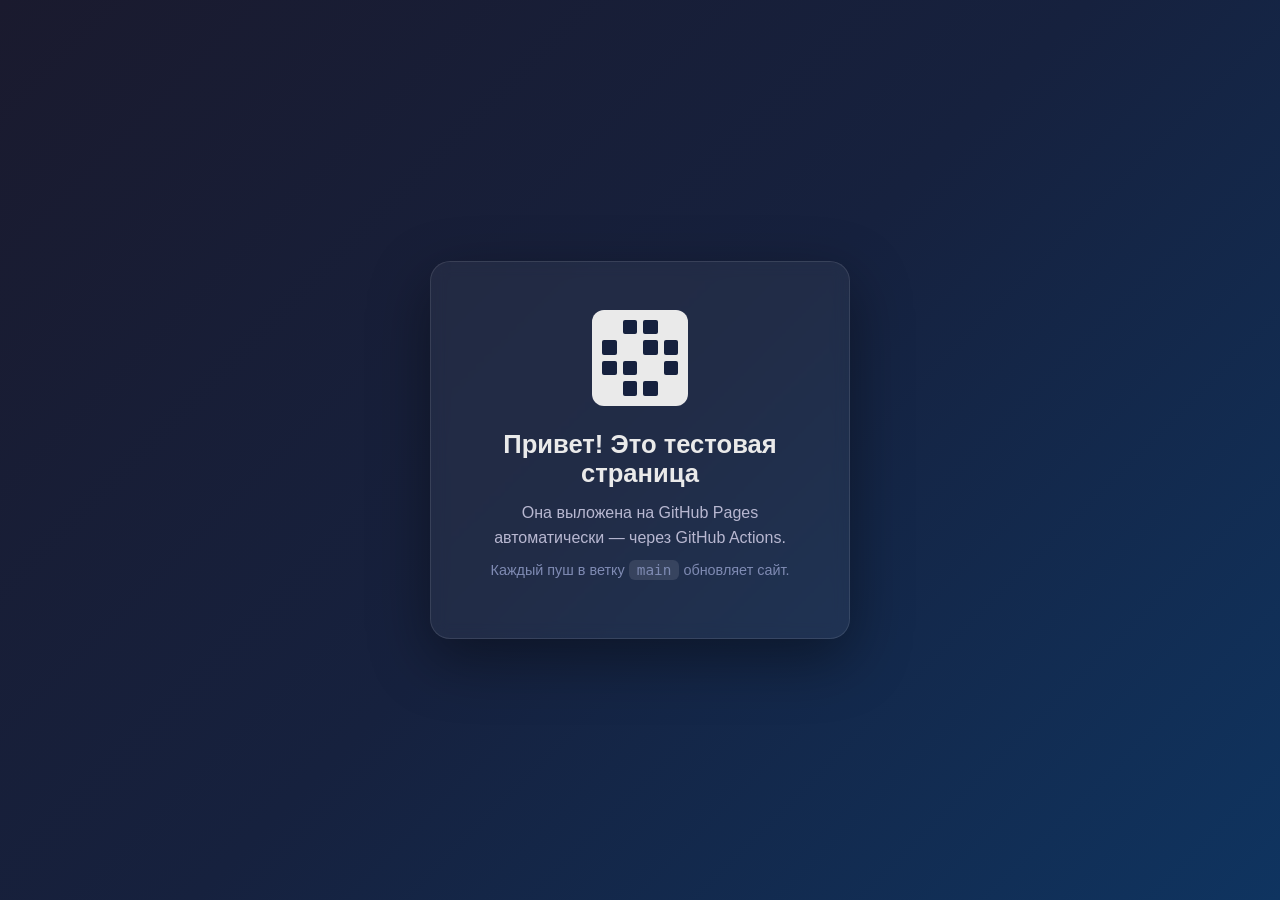
==== index.html @ d59a58ab "Тестовый сайт + автодеплой на GitHub Pages" ====
<!DOCTYPE html>
<html lang="ru">
<head>
  <meta charset="UTF-8">
  <meta name="viewport" content="width=device-width, initial-scale=1.0">
  <title>QR — тестовая страница</title>
  <link rel="stylesheet" href="style.css">
</head>
<body>
  <main class="card">
    <div class="qr" aria-hidden="true">
      <span></span><span></span><span></span><span></span>
      <span></span><span></span><span></span><span></span>
      <span></span><span></span><span></span><span></span>
      <span></span><span></span><span></span><span></span>
    </div>
    <h1>Привет! Это тестовая страница</h1>
    <p>Она выложена на GitHub Pages автоматически — через GitHub Actions.</p>
    <p class="hint">Каждый пуш в ветку <code>main</code> обновляет сайт.</p>
  </main>
</body>
</html>
---- style.css ----
* {
  margin: 0;
  padding: 0;
  box-sizing: border-box;
}

body {
  min-height: 100vh;
  display: flex;
  align-items: center;
  justify-content: center;
  font-family: -apple-system, "Segoe UI", Roboto, sans-serif;
  background: linear-gradient(135deg, #1a1a2e 0%, #16213e 50%, #0f3460 100%);
  color: #eaeaea;
  padding: 24px;
}

.card {
  text-align: center;
  background: rgba(255, 255, 255, 0.05);
  border: 1px solid rgba(255, 255, 255, 0.1);
  border-radius: 20px;
  padding: 48px 40px;
  max-width: 420px;
  backdrop-filter: blur(8px);
  box-shadow: 0 20px 60px rgba(0, 0, 0, 0.4);
}

h1 {
  font-size: 1.6rem;
  margin-bottom: 12px;
}

p {
  color: #b8b8d1;
  line-height: 1.6;
  margin-bottom: 8px;
}

.hint {
  font-size: 0.9rem;
  color: #7f8bb3;
}

code {
  background: rgba(255, 255, 255, 0.1);
  padding: 2px 8px;
  border-radius: 6px;
}

.qr {
  width: 96px;
  height: 96px;
  margin: 0 auto 24px;
  display: grid;
  grid-template-columns: repeat(4, 1fr);
  gap: 6px;
  padding: 10px;
  background: #eaeaea;
  border-radius: 12px;
}

.qr span {
  background: #16213e;
  border-radius: 2px;
}

.qr span:nth-child(1),
.qr span:nth-child(4),
.qr span:nth-child(13),
.qr span:nth-child(16),
.qr span:nth-child(6),
.qr span:nth-child(11) {
  background: transparent;
}
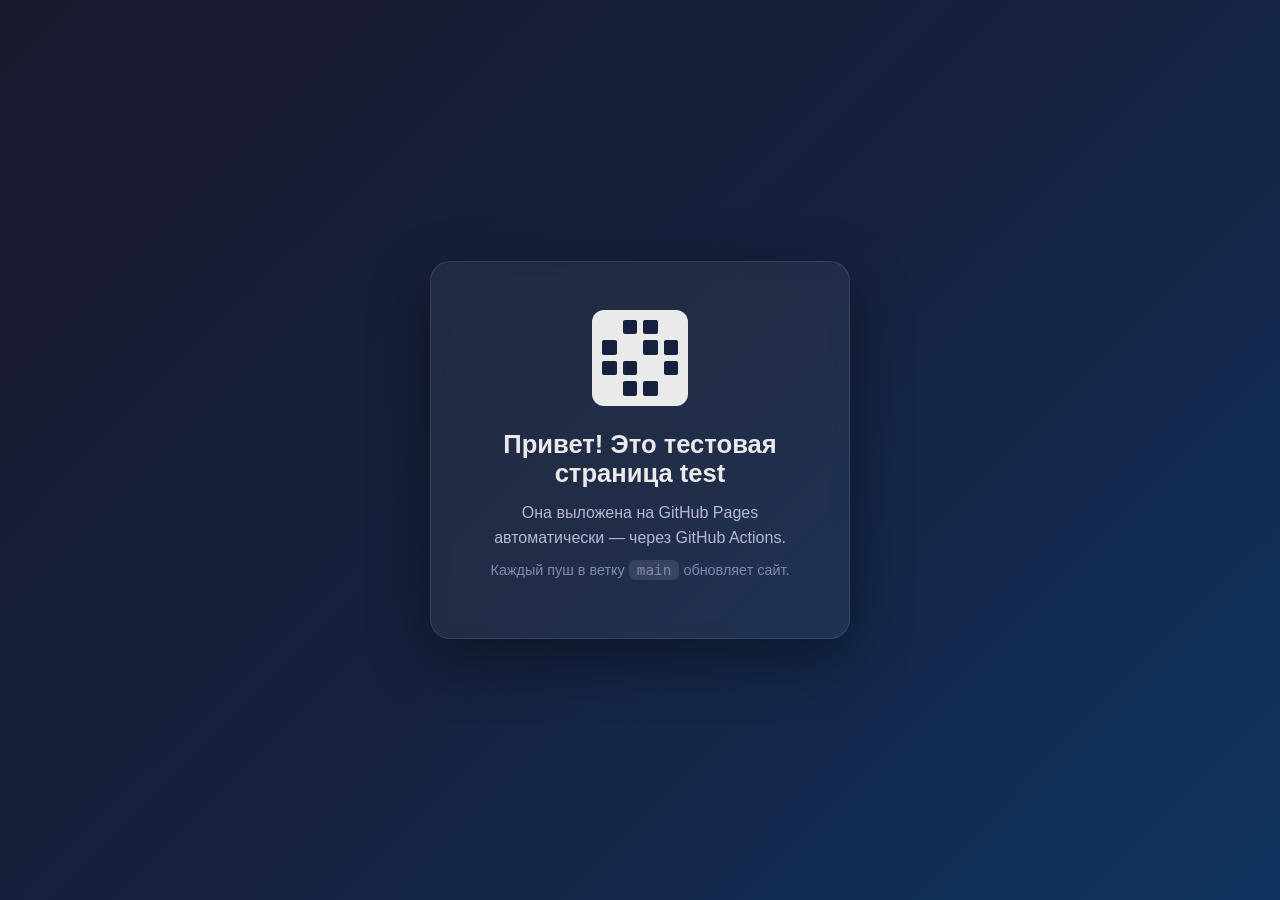
==== commit ef3001f3: "added service files" ====
--- a/index.html
+++ b/index.html
@@ -14,7 +14,7 @@
       <span></span><span></span><span></span><span></span>
       <span></span><span></span><span></span><span></span>
     </div>
-    <h1>Привет! Это тестовая страница</h1>
+    <h1>Привет! Это тестовая страница test</h1>
     <p>Она выложена на GitHub Pages автоматически — через GitHub Actions.</p>
     <p class="hint">Каждый пуш в ветку <code>main</code> обновляет сайт.</p>
   </main>
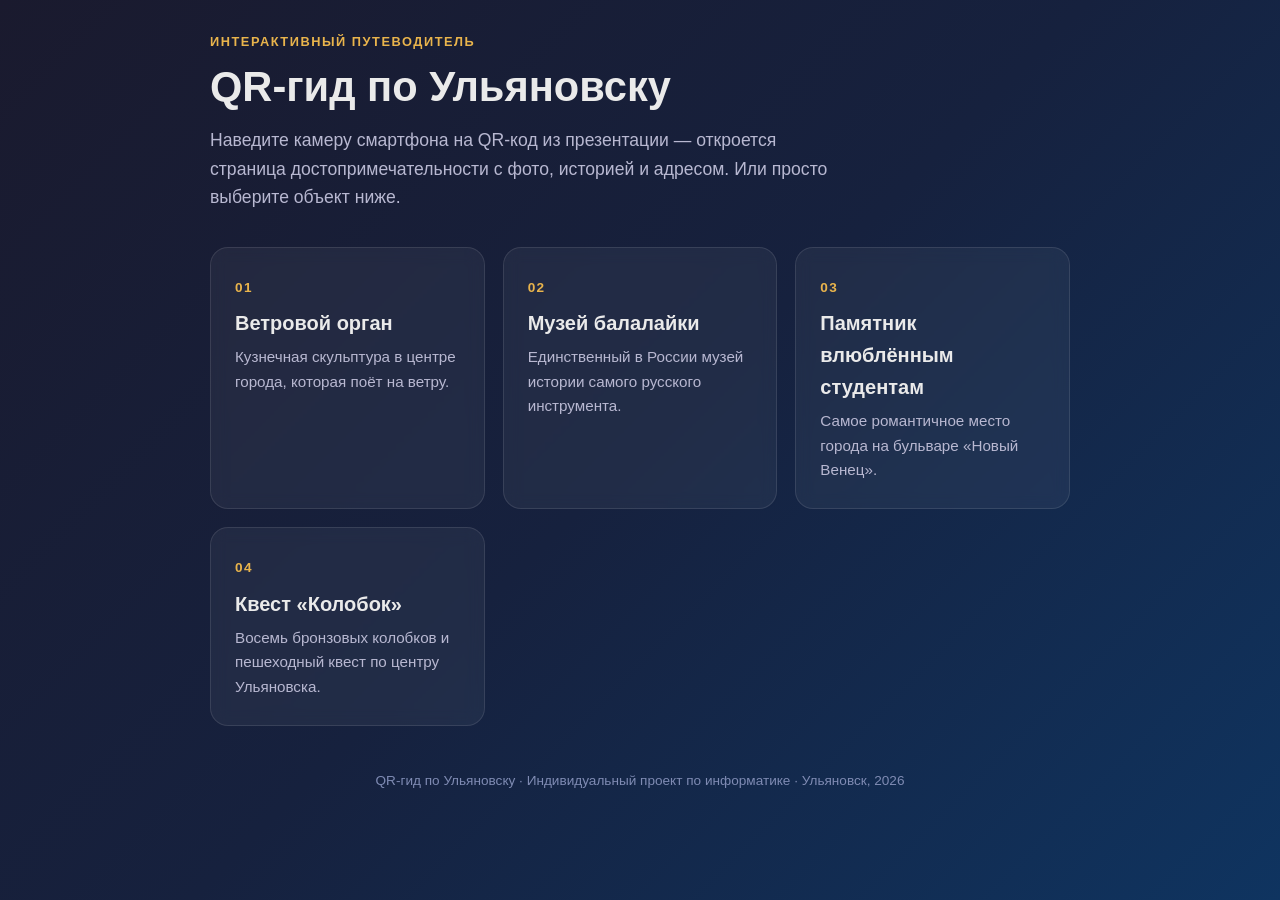
==== commit 3a4f9f82: "QR-гид по Ульяновску: 4 страницы достопримечательностей" ====
--- a/index.html
+++ b/index.html
@@ -3,20 +3,47 @@
 <head>
   <meta charset="UTF-8">
   <meta name="viewport" content="width=device-width, initial-scale=1.0">
-  <title>QR — тестовая страница</title>
+  <title>QR-гид по Ульяновску</title>
+  <meta name="description" content="Интерактивный QR-гид по Ульяновску: Ветровой орган, Музей балалайки, Памятник влюблённым студентам и квест «Колобок».">
   <link rel="stylesheet" href="style.css">
 </head>
 <body>
-  <main class="card">
-    <div class="qr" aria-hidden="true">
-      <span></span><span></span><span></span><span></span>
-      <span></span><span></span><span></span><span></span>
-      <span></span><span></span><span></span><span></span>
-      <span></span><span></span><span></span><span></span>
-    </div>
-    <h1>Привет! Это тестовая страница test</h1>
-    <p>Она выложена на GitHub Pages автоматически — через GitHub Actions.</p>
-    <p class="hint">Каждый пуш в ветку <code>main</code> обновляет сайт.</p>
-  </main>
+  <div class="wrap">
+    <header>
+      <p class="kicker">Интерактивный путеводитель</p>
+      <h1>QR-гид по Ульяновску</h1>
+      <p class="lead">
+        Наведите камеру смартфона на QR-код из презентации — откроется страница
+        достопримечательности с фото, историей и адресом. Или просто выберите объект ниже.
+      </p>
+    </header>
+
+    <nav class="cards">
+      <a class="card" href="vetrovoy-organ.html">
+        <span class="num">01</span>
+        <h2>Ветровой орган</h2>
+        <p>Кузнечная скульптура в центре города, которая поёт на ветру.</p>
+      </a>
+      <a class="card" href="muzej-balalajki.html">
+        <span class="num">02</span>
+        <h2>Музей балалайки</h2>
+        <p>Единственный в России музей истории самого русского инструмента.</p>
+      </a>
+      <a class="card" href="pamyatnik-studentam.html">
+        <span class="num">03</span>
+        <h2>Памятник влюблённым студентам</h2>
+        <p>Самое романтичное место города на бульваре «Новый Венец».</p>
+      </a>
+      <a class="card" href="kolobok.html">
+        <span class="num">04</span>
+        <h2>Квест «Колобок»</h2>
+        <p>Восемь бронзовых колобков и пешеходный квест по центру Ульяновска.</p>
+      </a>
+    </nav>
+
+    <footer>
+      QR-гид по Ульяновску · Индивидуальный проект по информатике · Ульяновск, 2026
+    </footer>
+  </div>
 </body>
 </html>
--- a/style.css
+++ b/style.css
@@ -4,72 +4,178 @@
   box-sizing: border-box;
 }
 
+:root {
+  --text: #eaeaea;
+  --muted: #b8b8d1;
+  --faint: #7f8bb3;
+  --accent: #e9b44c;
+  --card: rgba(255, 255, 255, 0.05);
+  --line: rgba(255, 255, 255, 0.1);
+}
+
 body {
   min-height: 100vh;
-  display: flex;
-  align-items: center;
-  justify-content: center;
   font-family: -apple-system, "Segoe UI", Roboto, sans-serif;
   background: linear-gradient(135deg, #1a1a2e 0%, #16213e 50%, #0f3460 100%);
-  color: #eaeaea;
-  padding: 24px;
+  background-attachment: fixed;
+  color: var(--text);
+  padding: 32px 20px 48px;
+  line-height: 1.6;
+}
+
+.wrap {
+  max-width: 860px;
+  margin: 0 auto;
+}
+
+.back {
+  display: inline-block;
+  color: var(--faint);
+  text-decoration: none;
+  font-size: 0.95rem;
+  margin-bottom: 28px;
+}
+
+.back:hover {
+  color: var(--accent);
+}
+
+.kicker {
+  color: var(--accent);
+  text-transform: uppercase;
+  letter-spacing: 0.12em;
+  font-size: 0.8rem;
+  font-weight: 600;
+  margin-bottom: 10px;
+}
+
+h1 {
+  font-size: clamp(1.8rem, 5vw, 2.6rem);
+  line-height: 1.2;
+  margin-bottom: 14px;
+}
+
+.lead {
+  color: var(--muted);
+  font-size: 1.1rem;
+  max-width: 620px;
+  margin-bottom: 32px;
+}
+
+.cards {
+  display: grid;
+  grid-template-columns: repeat(auto-fit, minmax(260px, 1fr));
+  gap: 18px;
+  margin-top: 36px;
 }
 
 .card {
-  text-align: center;
-  background: rgba(255, 255, 255, 0.05);
-  border: 1px solid rgba(255, 255, 255, 0.1);
-  border-radius: 20px;
-  padding: 48px 40px;
-  max-width: 420px;
+  display: block;
+  text-decoration: none;
+  color: inherit;
+  background: var(--card);
+  border: 1px solid var(--line);
+  border-radius: 18px;
+  padding: 26px 24px;
   backdrop-filter: blur(8px);
-  box-shadow: 0 20px 60px rgba(0, 0, 0, 0.4);
+  transition: transform 0.15s ease, border-color 0.15s ease;
 }
 
-h1 {
-  font-size: 1.6rem;
-  margin-bottom: 12px;
+.card:hover {
+  transform: translateY(-3px);
+  border-color: var(--accent);
 }
 
-p {
-  color: #b8b8d1;
-  line-height: 1.6;
-  margin-bottom: 8px;
+.card .num {
+  color: var(--accent);
+  font-weight: 700;
+  font-size: 0.85rem;
+  letter-spacing: 0.1em;
 }
 
-.hint {
-  font-size: 0.9rem;
-  color: #7f8bb3;
+.card h2 {
+  font-size: 1.25rem;
+  margin: 8px 0 6px;
 }
 
-code {
-  background: rgba(255, 255, 255, 0.1);
-  padding: 2px 8px;
-  border-radius: 6px;
+.card p {
+  color: var(--muted);
+  font-size: 0.95rem;
 }
 
-.qr {
-  width: 96px;
-  height: 96px;
-  margin: 0 auto 24px;
-  display: grid;
-  grid-template-columns: repeat(4, 1fr);
-  gap: 6px;
-  padding: 10px;
-  background: #eaeaea;
-  border-radius: 12px;
+.photo {
+  width: 100%;
+  max-height: 460px;
+  object-fit: cover;
+  border-radius: 18px;
+  border: 1px solid var(--line);
+  margin-bottom: 28px;
 }
 
-.qr span {
-  background: #16213e;
-  border-radius: 2px;
+article p {
+  color: var(--muted);
+  margin-bottom: 16px;
+  font-size: 1.02rem;
 }
 
-.qr span:nth-child(1),
-.qr span:nth-child(4),
-.qr span:nth-child(13),
-.qr span:nth-child(16),
-.qr span:nth-child(6),
-.qr span:nth-child(11) {
-  background: transparent;
+.facts {
+  background: var(--card);
+  border: 1px solid var(--line);
+  border-radius: 18px;
+  padding: 24px 26px;
+  margin-top: 12px;
+  backdrop-filter: blur(8px);
 }
+
+.facts h2 {
+  font-size: 1.05rem;
+  margin-bottom: 14px;
+}
+
+.facts ul {
+  list-style: none;
+}
+
+.facts li {
+  display: flex;
+  justify-content: space-between;
+  gap: 20px;
+  padding: 9px 0;
+  border-top: 1px solid var(--line);
+  font-size: 0.97rem;
+}
+
+.facts li:first-child {
+  border-top: none;
+}
+
+.facts span {
+  color: var(--faint);
+}
+
+.facts b {
+  text-align: right;
+  font-weight: 600;
+}
+
+footer {
+  margin-top: 44px;
+  color: var(--faint);
+  font-size: 0.85rem;
+  text-align: center;
+}
+
+footer a {
+  color: var(--faint);
+}
+
+@media (max-width: 520px) {
+  .facts li {
+    flex-direction: column;
+    gap: 2px;
+  }
+
+  .facts b {
+    text-align: left;
+  }
+}
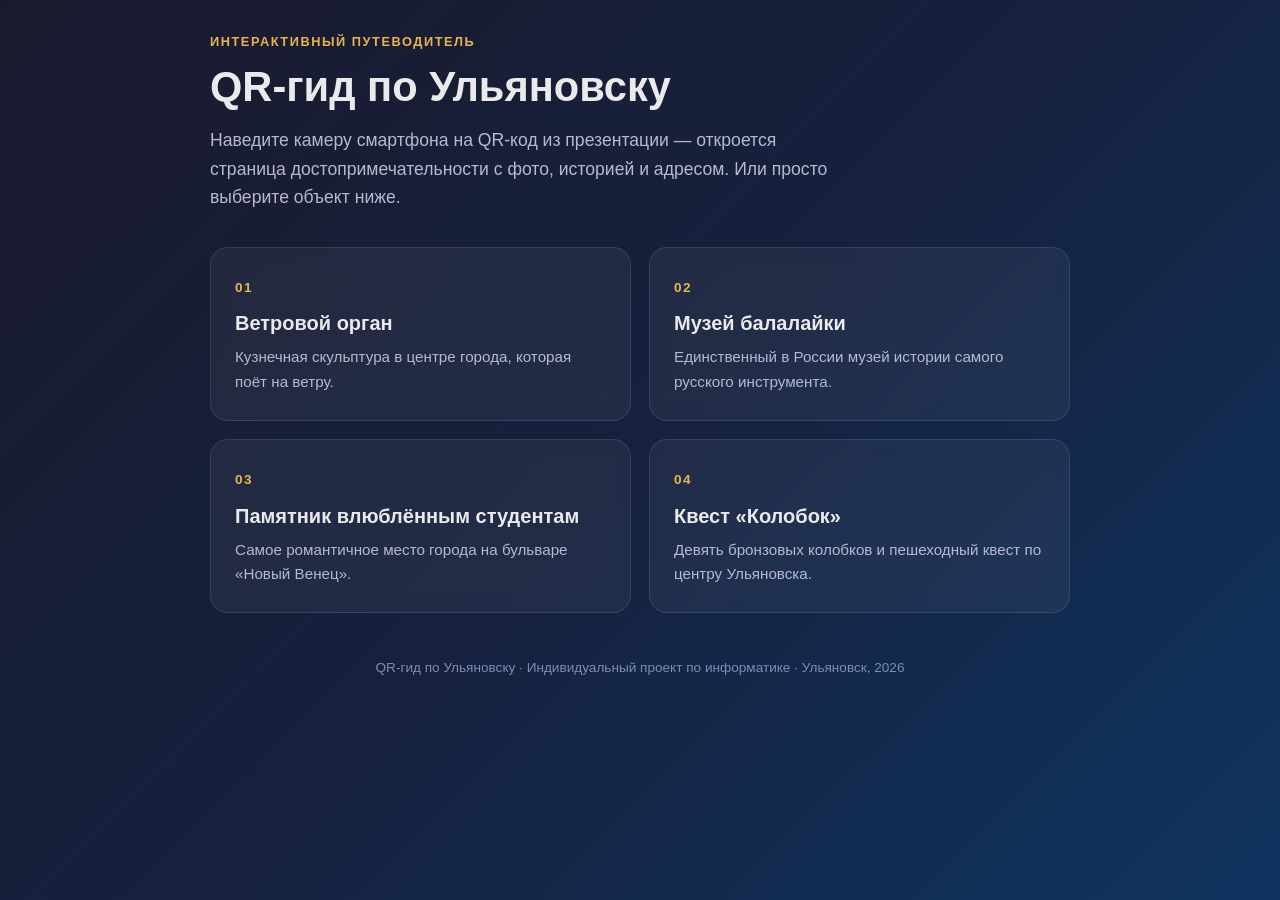
==== commit 74672e3e: "Страница Колобка: карта 9 фигурок с расстановкой; правка числа на слайде и главной" ====
--- a/index.html
+++ b/index.html
@@ -37,7 +37,7 @@
       <a class="card" href="kolobok.html">
         <span class="num">04</span>
         <h2>Квест «Колобок»</h2>
-        <p>Восемь бронзовых колобков и пешеходный квест по центру Ульяновска.</p>
+        <p>Девять бронзовых колобков и пешеходный квест по центру Ульяновска.</p>
       </a>
     </nav>
 
--- a/style.css
+++ b/style.css
@@ -64,9 +64,15 @@
 
 .cards {
   display: grid;
-  grid-template-columns: repeat(auto-fit, minmax(260px, 1fr));
+  grid-template-columns: repeat(2, 1fr);
   gap: 18px;
   margin-top: 36px;
+}
+
+@media (max-width: 560px) {
+  .cards {
+    grid-template-columns: 1fr;
+  }
 }
 
 .card {
@@ -104,12 +110,12 @@
 }
 
 .photo {
+  display: block;
   width: 100%;
-  max-height: 460px;
-  object-fit: cover;
-  border-radius: 18px;
-  border: 1px solid var(--line);
-  margin-bottom: 28px;
+  max-width: 560px;
+  margin: 0 auto 28px;
+  border-radius: 18px;
+  border: 1px solid var(--line);
 }
 
 article p {
@@ -158,6 +164,82 @@
   font-weight: 600;
 }
 
+.map-card {
+  background: var(--card);
+  border: 1px solid var(--line);
+  border-radius: 18px;
+  padding: 24px 26px;
+  margin-top: 12px;
+  backdrop-filter: blur(8px);
+}
+
+.map-card h2 {
+  font-size: 1.05rem;
+  margin-bottom: 8px;
+}
+
+.map-note {
+  color: var(--faint);
+  font-size: 0.9rem;
+  margin-bottom: 18px;
+}
+
+.route {
+  list-style: none;
+  counter-reset: step;
+}
+
+.route li {
+  position: relative;
+  counter-increment: step;
+  padding: 0 0 18px 44px;
+}
+
+.route li:last-child {
+  padding-bottom: 0;
+}
+
+.route li::before {
+  content: counter(step);
+  position: absolute;
+  left: 0;
+  top: 0;
+  width: 30px;
+  height: 30px;
+  border-radius: 50%;
+  background: var(--accent);
+  color: #1a1a2e;
+  font-weight: 700;
+  font-size: 0.9rem;
+  display: flex;
+  align-items: center;
+  justify-content: center;
+}
+
+.route li::after {
+  content: "";
+  position: absolute;
+  left: 14px;
+  top: 34px;
+  bottom: 2px;
+  width: 2px;
+  background: var(--line);
+}
+
+.route li:last-child::after {
+  display: none;
+}
+
+.route b {
+  display: block;
+  font-size: 0.98rem;
+}
+
+.route span {
+  color: var(--muted);
+  font-size: 0.92rem;
+}
+
 footer {
   margin-top: 44px;
   color: var(--faint);
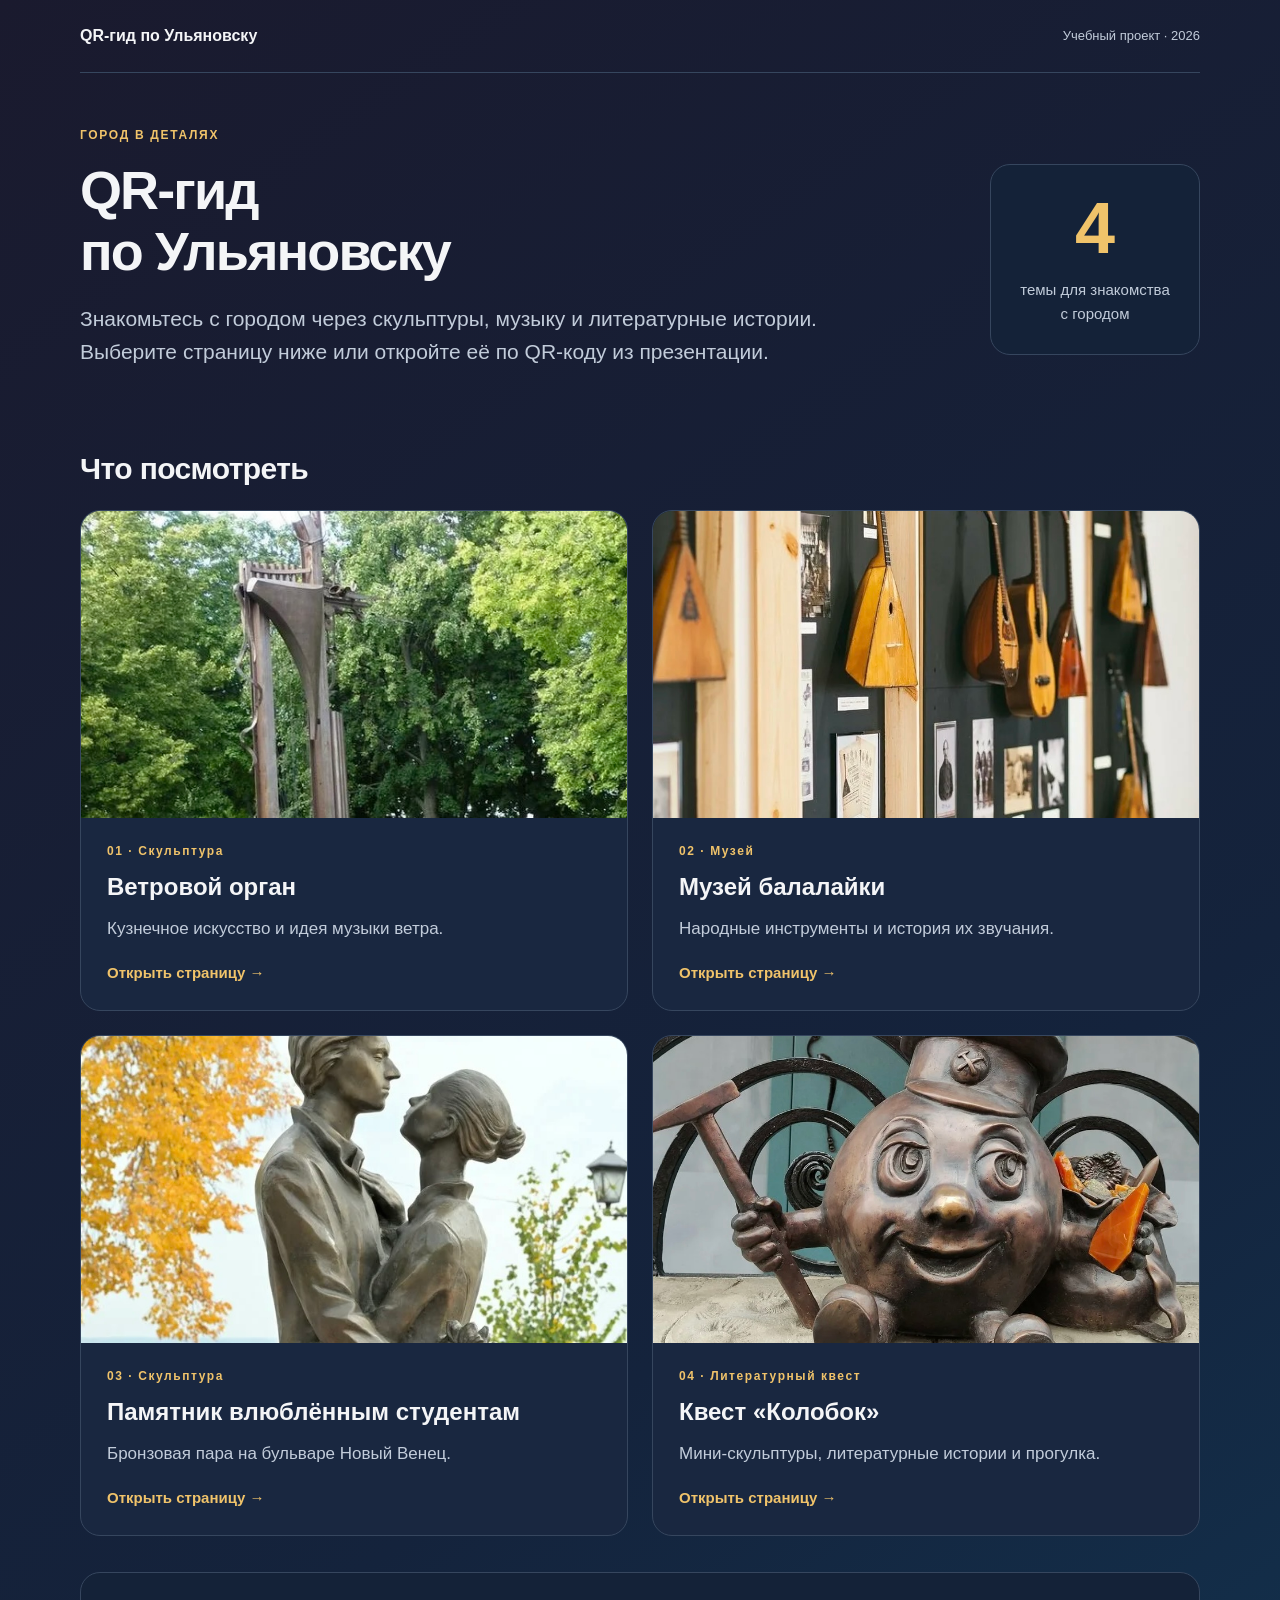
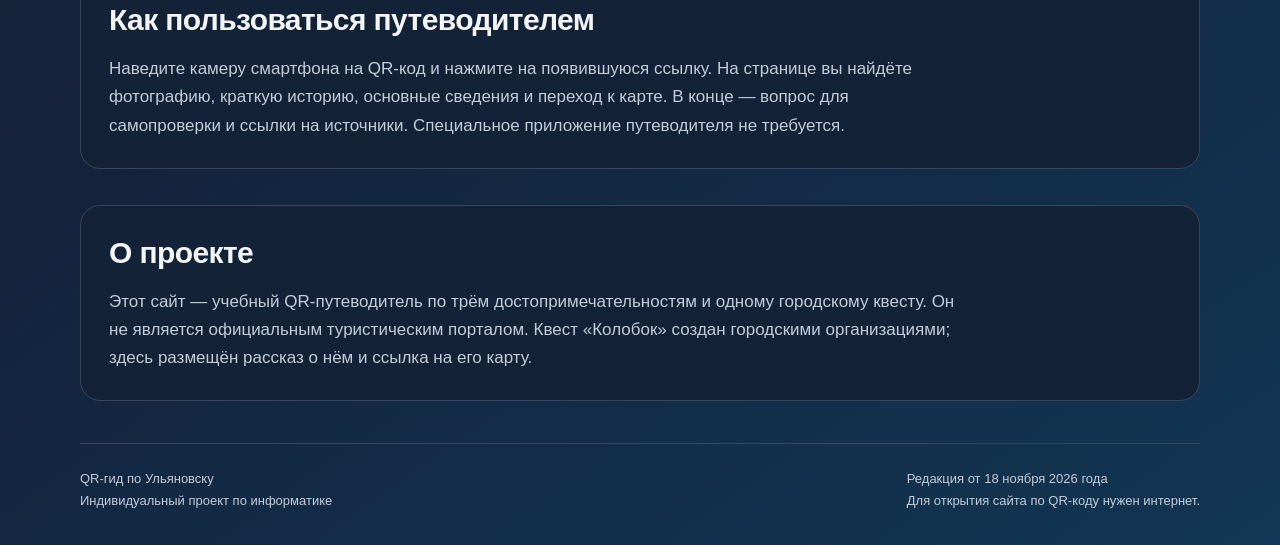
==== commit 35561b6f: "chatGPT version" ====
--- a/index.html
+++ b/index.html
@@ -1,49 +1,20 @@
 <!DOCTYPE html>
 <html lang="ru">
 <head>
-  <meta charset="UTF-8">
-  <meta name="viewport" content="width=device-width, initial-scale=1.0">
-  <title>QR-гид по Ульяновску</title>
-  <meta name="description" content="Интерактивный QR-гид по Ульяновску: Ветровой орган, Музей балалайки, Памятник влюблённым студентам и квест «Колобок».">
-  <link rel="stylesheet" href="style.css">
+<meta charset="utf-8">
+<meta name="viewport" content="width=device-width, initial-scale=1">
+<title>QR-гид по Ульяновску</title>
+<meta name="description" content="Четыре темы для знакомства с Ульяновском: скульптуры, музей и литературный квест. Фото, краткие истории, карты и вопросы для самопроверки.">
+<meta name="theme-color" content="#111b30">
+<link rel="canonical" href="https://angelina-perepelkina.github.io/qr/index.html">
+<link rel="stylesheet" href="style.css?v=20261118">
 </head>
 <body>
-  <div class="wrap">
-    <header>
-      <p class="kicker">Интерактивный путеводитель</p>
-      <h1>QR-гид по Ульяновску</h1>
-      <p class="lead">
-        Наведите камеру смартфона на QR-код из презентации — откроется страница
-        достопримечательности с фото, историей и адресом. Или просто выберите объект ниже.
-      </p>
-    </header>
-
-    <nav class="cards">
-      <a class="card" href="vetrovoy-organ.html">
-        <span class="num">01</span>
-        <h2>Ветровой орган</h2>
-        <p>Кузнечная скульптура в центре города, которая поёт на ветру.</p>
-      </a>
-      <a class="card" href="muzej-balalajki.html">
-        <span class="num">02</span>
-        <h2>Музей балалайки</h2>
-        <p>Единственный в России музей истории самого русского инструмента.</p>
-      </a>
-      <a class="card" href="pamyatnik-studentam.html">
-        <span class="num">03</span>
-        <h2>Памятник влюблённым студентам</h2>
-        <p>Самое романтичное место города на бульваре «Новый Венец».</p>
-      </a>
-      <a class="card" href="kolobok.html">
-        <span class="num">04</span>
-        <h2>Квест «Колобок»</h2>
-        <p>Девять бронзовых колобков и пешеходный квест по центру Ульяновска.</p>
-      </a>
-    </nav>
-
-    <footer>
-      QR-гид по Ульяновску · Индивидуальный проект по информатике · Ульяновск, 2026
-    </footer>
-  </div>
-</body>
-</html>
+<a class="skip" href="#main">Перейти к содержанию</a>
+<div class="wrap">
+<div class="topbar"><a class="brand" href="index.html">QR-гид по Ульяновску</a><span class="topmeta">Учебный проект · 2026</span></div>
+<main id="main"><header class="hero"><div><p class="kicker">Город в деталях</p><h1>QR-гид<br>по Ульяновску</h1><p class="lead">Знакомьтесь с городом через скульптуры, музыку и литературные истории. Выберите страницу ниже или откройте её по QR-коду из презентации.</p></div><div class="hero-badge" aria-label="Четыре темы и четыре QR-кода"><b>4</b><span>темы для знакомства<br>с городом</span></div></header>
+<h2 class="section-title" id="places">Что посмотреть</h2><nav class="cards" aria-label="Страницы путеводителя"><a class="card" href="vetrovoy-organ.html"><img src="img/vetrovoy-organ.jpg" alt="Металлическая скульптура «Ветровой орган» среди деревьев в Ульяновске" width="800" height="450" loading="lazy"><span class="card-body"><span class="num">01 · Скульптура</span><h3>Ветровой орган</h3><p>Кузнечное искусство и идея музыки ветра.</p><span class="more">Открыть страницу →</span></span></a><a class="card" href="muzej-balalajki.html"><img src="img/muzej-balalajki.jpg" alt="Балалайки разных размеров в музейной экспозиции" width="800" height="450" loading="lazy"><span class="card-body"><span class="num">02 · Музей</span><h3>Музей балалайки</h3><p>Народные инструменты и история их звучания.</p><span class="more">Открыть страницу →</span></span></a><a class="card" href="pamyatnik-studentam.html"><img src="img/pamyatnik-studentam.jpg" alt="Бронзовые фигуры юноши и девушки на фоне осенних деревьев" width="800" height="450" loading="lazy"><span class="card-body"><span class="num">03 · Скульптура</span><h3>Памятник влюблённым студентам</h3><p>Бронзовая пара на бульваре Новый Венец.</p><span class="more">Открыть страницу →</span></span></a><a class="card" href="kolobok.html"><img src="img/kolobok.jpg" alt="Бронзовая фигурка Колобка с геологическим молотком и образцами минералов" width="800" height="450" loading="lazy"><span class="card-body"><span class="num">04 · Литературный квест</span><h3>Квест «Колобок»</h3><p>Мини-скульптуры, литературные истории и прогулка.</p><span class="more">Открыть страницу →</span></span></a></nav>
+<section class="how"><h2>Как пользоваться путеводителем</h2><p>Наведите камеру смартфона на QR-код и нажмите на появившуюся ссылку. На странице вы найдёте фотографию, краткую историю, основные сведения и переход к карте. В конце — вопрос для самопроверки и ссылки на источники. Специальное приложение путеводителя не требуется.</p></section>
+<section class="how"><h2>О проекте</h2><p>Этот сайт — учебный QR-путеводитель по трём достопримечательностям и одному городскому квесту. Он не является официальным туристическим порталом. Квест «Колобок» создан городскими организациями; здесь размещён рассказ о нём и ссылка на его карту.</p></section></main><footer><p>QR-гид по Ульяновску<br>Индивидуальный проект по информатике</p><p>Редакция от 18 ноября 2026 года<br>Для открытия сайта по QR-коду нужен интернет.</p></footer>
+</div></body></html>
--- a/style.css
+++ b/style.css
@@ -1,263 +1,89 @@
-* {
-  margin: 0;
-  padding: 0;
-  box-sizing: border-box;
-}
 
-:root {
-  --text: #eaeaea;
-  --muted: #b8b8d1;
-  --faint: #7f8bb3;
-  --accent: #e9b44c;
-  --card: rgba(255, 255, 255, 0.05);
-  --line: rgba(255, 255, 255, 0.1);
-}
-
-body {
-  min-height: 100vh;
-  font-family: -apple-system, "Segoe UI", Roboto, sans-serif;
-  background: linear-gradient(135deg, #1a1a2e 0%, #16213e 50%, #0f3460 100%);
-  background-attachment: fixed;
-  color: var(--text);
-  padding: 32px 20px 48px;
-  line-height: 1.6;
-}
-
-.wrap {
-  max-width: 860px;
-  margin: 0 auto;
-}
-
-.back {
-  display: inline-block;
-  color: var(--faint);
-  text-decoration: none;
-  font-size: 0.95rem;
-  margin-bottom: 28px;
-}
-
-.back:hover {
-  color: var(--accent);
-}
-
-.kicker {
-  color: var(--accent);
-  text-transform: uppercase;
-  letter-spacing: 0.12em;
-  font-size: 0.8rem;
-  font-weight: 600;
-  margin-bottom: 10px;
-}
-
-h1 {
-  font-size: clamp(1.8rem, 5vw, 2.6rem);
-  line-height: 1.2;
-  margin-bottom: 14px;
-}
-
-.lead {
-  color: var(--muted);
-  font-size: 1.1rem;
-  max-width: 620px;
-  margin-bottom: 32px;
-}
-
-.cards {
-  display: grid;
-  grid-template-columns: repeat(2, 1fr);
-  gap: 18px;
-  margin-top: 36px;
-}
-
-@media (max-width: 560px) {
-  .cards {
-    grid-template-columns: 1fr;
-  }
-}
-
-.card {
-  display: block;
-  text-decoration: none;
-  color: inherit;
-  background: var(--card);
-  border: 1px solid var(--line);
-  border-radius: 18px;
-  padding: 26px 24px;
-  backdrop-filter: blur(8px);
-  transition: transform 0.15s ease, border-color 0.15s ease;
-}
-
-.card:hover {
-  transform: translateY(-3px);
-  border-color: var(--accent);
-}
-
-.card .num {
-  color: var(--accent);
-  font-weight: 700;
-  font-size: 0.85rem;
-  letter-spacing: 0.1em;
-}
-
-.card h2 {
-  font-size: 1.25rem;
-  margin: 8px 0 6px;
-}
-
-.card p {
-  color: var(--muted);
-  font-size: 0.95rem;
-}
-
-.photo {
-  display: block;
-  width: 100%;
-  max-width: 560px;
-  margin: 0 auto 28px;
-  border-radius: 18px;
-  border: 1px solid var(--line);
-}
-
-article p {
-  color: var(--muted);
-  margin-bottom: 16px;
-  font-size: 1.02rem;
-}
-
-.facts {
-  background: var(--card);
-  border: 1px solid var(--line);
-  border-radius: 18px;
-  padding: 24px 26px;
-  margin-top: 12px;
-  backdrop-filter: blur(8px);
-}
-
-.facts h2 {
-  font-size: 1.05rem;
-  margin-bottom: 14px;
-}
-
-.facts ul {
-  list-style: none;
-}
-
-.facts li {
-  display: flex;
-  justify-content: space-between;
-  gap: 20px;
-  padding: 9px 0;
-  border-top: 1px solid var(--line);
-  font-size: 0.97rem;
-}
-
-.facts li:first-child {
-  border-top: none;
-}
-
-.facts span {
-  color: var(--faint);
-}
-
-.facts b {
-  text-align: right;
-  font-weight: 600;
-}
-
-.map-card {
-  background: var(--card);
-  border: 1px solid var(--line);
-  border-radius: 18px;
-  padding: 24px 26px;
-  margin-top: 12px;
-  backdrop-filter: blur(8px);
-}
-
-.map-card h2 {
-  font-size: 1.05rem;
-  margin-bottom: 8px;
-}
-
-.map-note {
-  color: var(--faint);
-  font-size: 0.9rem;
-  margin-bottom: 18px;
-}
-
-.route {
-  list-style: none;
-  counter-reset: step;
-}
-
-.route li {
-  position: relative;
-  counter-increment: step;
-  padding: 0 0 18px 44px;
-}
-
-.route li:last-child {
-  padding-bottom: 0;
-}
-
-.route li::before {
-  content: counter(step);
-  position: absolute;
-  left: 0;
-  top: 0;
-  width: 30px;
-  height: 30px;
-  border-radius: 50%;
-  background: var(--accent);
-  color: #1a1a2e;
-  font-weight: 700;
-  font-size: 0.9rem;
-  display: flex;
-  align-items: center;
-  justify-content: center;
-}
-
-.route li::after {
-  content: "";
-  position: absolute;
-  left: 14px;
-  top: 34px;
-  bottom: 2px;
-  width: 2px;
-  background: var(--line);
-}
-
-.route li:last-child::after {
-  display: none;
-}
-
-.route b {
-  display: block;
-  font-size: 0.98rem;
-}
-
-.route span {
-  color: var(--muted);
-  font-size: 0.92rem;
-}
-
-footer {
-  margin-top: 44px;
-  color: var(--faint);
-  font-size: 0.85rem;
-  text-align: center;
-}
-
-footer a {
-  color: var(--faint);
-}
-
-@media (max-width: 520px) {
-  .facts li {
-    flex-direction: column;
-    gap: 2px;
-  }
-
-  .facts b {
-    text-align: left;
-  }
-}
+/* QR-guide: plain HTML and CSS; no external fonts or scripts. */
+:root{color-scheme:dark;--bg:#111b30;--panel:#192740;--panel-soft:#142238;--text:#f4f5f7;--muted:#c2ccda;--accent:#f0c36a;--line:#36465e;--radius:20px}
+*{box-sizing:border-box}
+html{scroll-behavior:smooth}
+body{margin:0;background:linear-gradient(145deg,#1a1a2e 0%,#14233c 60%,#123653 100%);color:var(--text);font-family:-apple-system,BlinkMacSystemFont,"Segoe UI",Arial,sans-serif;font-size:17px;line-height:1.65;min-height:100vh}
+a{color:var(--accent);text-underline-offset:4px}
+a:hover{text-decoration-thickness:2px}
+a:focus-visible,summary:focus-visible{outline:3px solid var(--accent);outline-offset:5px;border-radius:5px}
+img{display:block;max-width:100%;height:auto}
+.wrap{width:min(1120px,calc(100% - 48px));margin-inline:auto}
+.skip{position:absolute;top:-90px;left:24px;background:var(--accent);color:#121d30;padding:12px 18px;z-index:20}
+.skip:focus{top:12px}
+.topbar{display:flex;align-items:center;justify-content:space-between;gap:20px;padding:23px 0;border-bottom:1px solid var(--line);margin-bottom:45px}
+.brand{font-size:16px;font-weight:750;text-decoration:none;color:var(--text)}
+.topmeta{font-size:13px;color:var(--muted);text-align:right}
+.kicker{text-transform:uppercase;letter-spacing:.14em;font-size:12px;font-weight:750;color:var(--accent);margin:0 0 14px}
+h1{font-size:clamp(32px,4.8vw,54px);line-height:1.12;letter-spacing:-.035em;margin:0 0 22px;max-width:960px;text-wrap:balance}
+h2{font-size:clamp(22px,2.6vw,30px);line-height:1.25;margin:0 0 17px;letter-spacing:-.02em}
+h3{font-size:19px;line-height:1.35;margin:0 0 7px}
+p{margin:0 0 18px}
+.lead{font-size:clamp(18px,2vw,21px);color:var(--muted);max-width:820px;line-height:1.55;margin-bottom:24px}
+.hero{display:grid;grid-template-columns:minmax(0,1fr) 210px;gap:38px;align-items:center;padding:8px 0 28px}
+.hero h1{max-width:760px}
+.hero-badge{border:1px solid var(--line);background:var(--panel-soft);border-radius:var(--radius);padding:27px;text-align:center}
+.hero-badge b{display:block;font-size:72px;line-height:1;color:var(--accent);font-weight:650}
+.hero-badge span{display:block;font-size:15px;color:var(--muted);margin-top:14px}
+.section-title{margin:30px 0 22px}
+.cards{display:grid;grid-template-columns:repeat(2,minmax(0,1fr));gap:24px}
+.card{color:inherit;text-decoration:none;border:1px solid var(--line);border-radius:var(--radius);overflow:hidden;background:var(--panel);transition:transform .15s,border-color .15s;display:flex;flex-direction:column}
+.card:hover{transform:translateY(-3px);border-color:var(--accent)}
+.card img{width:100%;aspect-ratio:16/9;object-fit:cover;object-position:center 35%}
+.card-body{padding:24px 26px;display:flex;flex-direction:column;flex:1}
+.card .num{font-size:12px;letter-spacing:.13em;color:var(--accent);font-weight:700}
+.card h3{font-size:24px;margin:9px 0 12px}
+.card p{color:var(--muted);font-size:17px;margin-bottom:18px}
+.card .more{color:var(--accent);margin-top:auto;font-size:15px;font-weight:650}
+.how{margin:36px 0 0;padding:28px;border:1px solid var(--line);border-radius:var(--radius);background:var(--panel-soft)}
+.how p{max-width:850px;color:var(--muted);margin:0}
+.actions{display:flex;flex-wrap:wrap;gap:12px;margin:26px 0 30px}
+.button{display:inline-flex;align-items:center;justify-content:center;min-height:48px;border:1px solid var(--accent);border-radius:11px;background:var(--accent);color:#152238;text-decoration:none;font-size:16px;font-weight:750;padding:11px 19px;line-height:1.4;gap:9px}
+.button:hover{text-decoration:underline}
+.button.secondary{background:transparent;color:var(--accent);border-color:var(--line)}
+.overview{display:grid;grid-template-columns:minmax(0,1.05fr) minmax(0,1fr);gap:30px;align-items:start;margin:30px 0 36px}
+figure{margin:0}
+.photo{width:100%;aspect-ratio:1;object-fit:contain;border-radius:var(--radius);background:#182137;border:1px solid var(--line)}
+figcaption{font-size:13px;color:var(--muted);margin-top:9px}
+.facts{padding:28px;background:var(--panel);border:1px solid var(--line);border-radius:var(--radius)}
+.facts h2{font-size:23px}
+dl{margin:0}
+.fact{padding:15px 0;border-top:1px solid var(--line)}
+.fact:first-child{padding-top:3px;border-top:0}
+.fact:last-child{padding-bottom:0}
+dt{font-size:13px;color:var(--muted);margin-bottom:5px}
+dd{margin:0;font-size:19px;font-weight:650;line-height:1.45}
+.notice{font-size:16px;color:var(--muted);margin:23px 0 0;padding-left:17px;border-left:3px solid var(--accent);line-height:1.55}
+.reading{max-width:820px}
+article p{font-size:18px;color:var(--muted);line-height:1.8}
+.look{margin:28px 0;padding:26px 28px;border:1px solid var(--line);border-radius:var(--radius);background:var(--panel-soft)}
+.look h2{font-size:24px}
+.look p{font-size:17px;margin-bottom:0;color:var(--muted)}
+.examples{list-style:none;margin:24px 0 0;padding:0;display:grid;gap:16px}
+.examples li{padding-left:18px;border-left:2px solid var(--accent)}
+.examples b{display:block;font-size:17px;margin-bottom:4px}
+.examples span{font-size:16px;color:var(--muted)}
+.quiz{margin:28px 0;padding:26px 28px;border:1px solid var(--line);border-radius:var(--radius)}
+.quiz h2{font-size:24px}
+.quiz .question{font-size:19px;margin-bottom:12px}
+summary{cursor:pointer;color:var(--accent);font-weight:650;padding:7px 0;min-height:44px}
+details[open] summary{margin-bottom:8px}
+details p{margin:8px 0 0;color:var(--muted);font-size:17px}
+.sources{margin-top:32px;border-top:1px solid var(--line);padding-top:15px;font-size:15px}
+.sources ul{padding-left:20px;margin:12px 0 20px}
+.sources li{margin-bottom:10px}
+.sources a{overflow-wrap:anywhere}
+.sources p{font-size:14px}
+.pager{display:grid;grid-template-columns:1fr auto 1fr;gap:18px;align-items:stretch;border-top:1px solid var(--line);margin-top:46px;padding-top:25px}
+.pager a{padding:13px 15px;border-radius:12px;border:1px solid var(--line);text-decoration:none;line-height:1.45;display:flex;flex-direction:column;justify-content:center}
+.pager a:hover{border-color:var(--accent)}
+.pager .next{text-align:right}
+.pager small{color:var(--muted);font-size:12px;display:block;margin-bottom:4px}
+.pager .all{font-size:15px}
+footer{margin:42px 0 0;padding:24px 0 34px;border-top:1px solid var(--line);color:var(--muted);font-size:13px;display:flex;justify-content:space-between;gap:24px}
+footer p{margin:0}
+.back{display:inline-block;margin:0 0 23px;font-size:15px}
+@media(max-width:760px){.wrap{width:min(100% - 32px,680px)}.topbar{margin-bottom:30px;padding-top:20px}.topmeta{max-width:130px;font-size:11px}.hero{grid-template-columns:1fr;gap:0}.hero-badge{display:none}.cards{gap:18px}.card-body{padding:19px}.card h3{font-size:21px}.overview{grid-template-columns:1fr;gap:23px}.overview figure{max-width:560px}.facts{padding:23px}.pager{grid-template-columns:1fr 1fr}.pager .all{grid-row:2;grid-column:1/-1;text-align:center}.pager .next{grid-column:2;grid-row:1}.reading{max-width:none}}
+@media(max-width:520px){body{font-size:16px}.cards{grid-template-columns:1fr}.card img{aspect-ratio:16/10}.card h3{font-size:24px}.topmeta{display:none}.actions{display:grid;grid-template-columns:1fr}.button{width:100%;font-size:16px}.look,.quiz,.how{padding:22px}.photo{border-radius:16px}.pager{gap:12px}.pager a{font-size:14px;padding:12px}.pager small{font-size:11px}footer{display:block}footer p+p{margin-top:10px}.lead{font-size:18px}}
+@media(prefers-reduced-motion:reduce){html{scroll-behavior:auto}.card{transition:none}.card:hover{transform:none}}
+@media print{*{color:#111!important;background:#fff!important;box-shadow:none!important}.topbar,.skip,.actions,.pager,.quiz,footer{display:none}.wrap{width:100%}.overview{grid-template-columns:1fr 1fr}.photo{max-width:280px}.sources details{display:block}h1{font-size:32px}a{text-decoration:underline}.cards{grid-template-columns:1fr 1fr}.card img{height:160px;object-fit:contain}}
